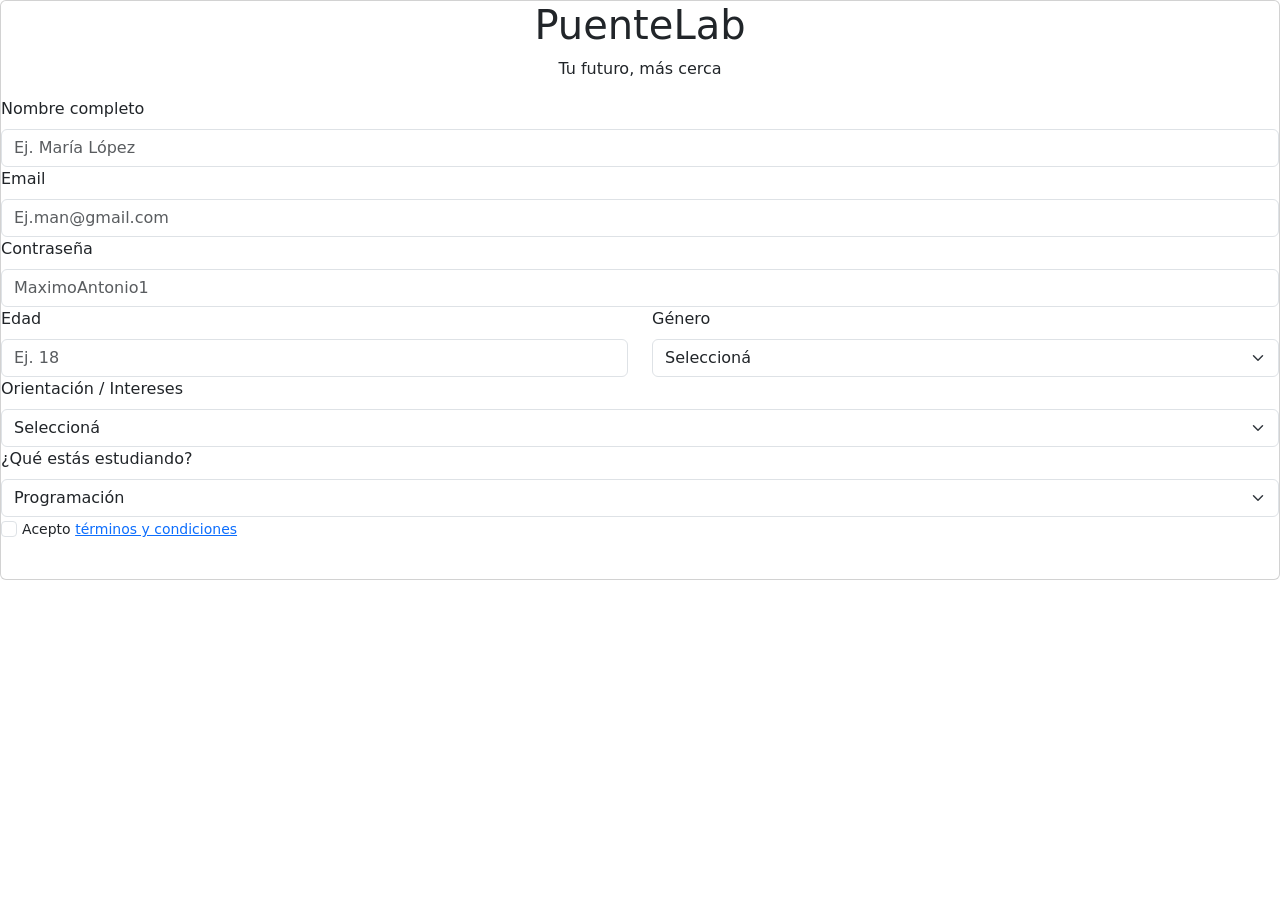
==== index.html @ 2a6ddf59 "modifico el nombre" ====
<!DOCTYPE html>
<html lang="en">
<head>
    <meta charset="UTF-8">
    <meta name="viewport" content="width=device-width, initial-scale=1.0">
    <title>Document</title>
    <link href="https://cdn.jsdelivr.net/npm/bootstrap@5.3.3/dist/css/bootstrap.min.css" rel="stylesheet">
    <link rel="stylesheet" href="style.css">
</head>
<body >

    <div class="card formulario-card">
      <div class="text-center cabecera-logo">
        <h1 class="titulo-logo">Puente<span class="logo-morado">Lab</span></h1>
        <p class="subtitulo">Tu futuro, más cerca</p>
    </div>

    <div class="campo">
        <label class="form-label">Nombre completo</label>
        <input type="text" class="form-control" placeholder="Ej. María López">
    </div>

    <div class="campo">
        <label class="form-label">Email</label>
        <input type="text" class="form-control" placeholder="Ej.man@gmail.com">
    </div>

    <div class="campo">
        <label class="form-label">Contraseña</label>
        <input type="text" class="form-control" placeholder="MaximoAntonio1">
    </div>

    <div class="row">
        <div class="col-6 campo">
          <label class="form-label">Edad</label>
          <input type="number" class="form-control" placeholder="Ej. 18">
        </div>

        <div class="col-6 campo">
            <label class="form-label">Género</label>
            <select class="form-select"><option selected>Seleccioná</option></select>
        </div>
    </div>

    <div class="campo">
        <label class="form-label">Orientación / Intereses</label>
        <select class="form-select"><option selected>Seleccioná</option></select>
    </div>

    <div class="campo">
        <label class="form-label">¿Qué estás estudiando?</label>
        <select class="form-select"><option selected>Programación</option></select>
    </div>  

    <div class="campo-check">
        <input class="form-check-input" type="checkbox" id="terms">
        <label class="form-check-label small" for="terms">Acepto <a href="#" class="link-terminos">términos y condiciones</a></label>
    </div>


    <a class="btn btn-registrar w-100 text-white" href="./seccion-inicio.html">Registrar</a>
    </form>

<script src="https://cdn.jsdelivr.net/npm/bootstrap@5.3.3/dist/js/bootstrap.bundle.min.js"></script>

</body>
</html>
---- style.css ----
.navbar-container {
  display: flex;
  justify-content: space-between;
  align-items: center;
}
.brand-logo {
  display: flex;
  align-items: center;
  gap: 8px; 
}
.brand-img {
  height: 28px;
  width: auto;
}
.brand-text {
  font-weight: bold;
  font-size: 1.15rem;
  letter-spacing: -0.5px;
}
.text-purple {
  color: #7b61ff;
}



.welcome-container {
  padding: 20px;
}

.welcome-container h1 {
  font-size: 28px;
  font-weight: bold;
  color: #212529;
}

.welcome-container p {
  font-size: 16px;
  color: #6c757d;
}


.cards-container {
  width: 100%;
  padding: 20px 15px;
}

.profile-card {
  width: 100%;
  background-color: #f3efff;
  border: none;
  border-radius: 12px;
  margin-bottom: 15px;
}

.profile-card .card-body {
  display: flex;
  justify-content: flex-start;
  align-items: center;
  padding: 12px 20px;
}

.profile-icon-box {
  background-color: #EADDFF;
  width: 72px;
  height: 72px;
  border-radius: 12px;
  display: flex;
  align-items: center;
  justify-content: center;
  flex-shrink: 0;
  box-shadow: 0 4px 12px rgba(0, 0, 0, 0.08);
}

.profile-img {
  width: 40px;
  height: 40px;
  object-fit: contain;
}

.profile-card .card-title {
  font-size: 1.25rem;
  font-weight: bold;
  color: #2b2b2b;
  text-align: left;
}

.profile-card .card-text {
  font-size: 1rem;
  color: #555555;
  text-align: left;
}

@media (max-width: 576px) {
  .cards-container {
    padding: 15px 10px;
  }

  .profile-card .card-body {
    padding: 12px;
  }

  .profile-icon-box {
    width: 60px;
    height: 60px;
  }

  .profile-img {
    width: 34px;
    height: 34px;
  }

  .profile-card .card-title {
    font-size: 1rem;
  }

  .profile-card .card-text {
    font-size: 0.85rem;
  }
}


.profile-card .card-body {
  display: flex;
  flex-direction: row;
  justify-content: flex-start !important;
  align-items: center;
  text-align: left;
  padding: 12px 24px;
}

.profile-card .profile-icon-box {
  flex-shrink: 0;
}

.profile-card .card-title,
.profile-card .card-text {
  text-align: left !important;
}

.cards-container .profile-card .card-body > div:last-child {
  flex: 0 1 auto;
}
body {
  margin: 0;
  padding: 0;
}

.cards-container {
  width: 100%;
  max-width: 100%;
  padding: 20px 10px;
  margin: 0;
}

.profile-card {
  width: 100%;
  margin-bottom: 15px;
  box-sizing: border-box;
}
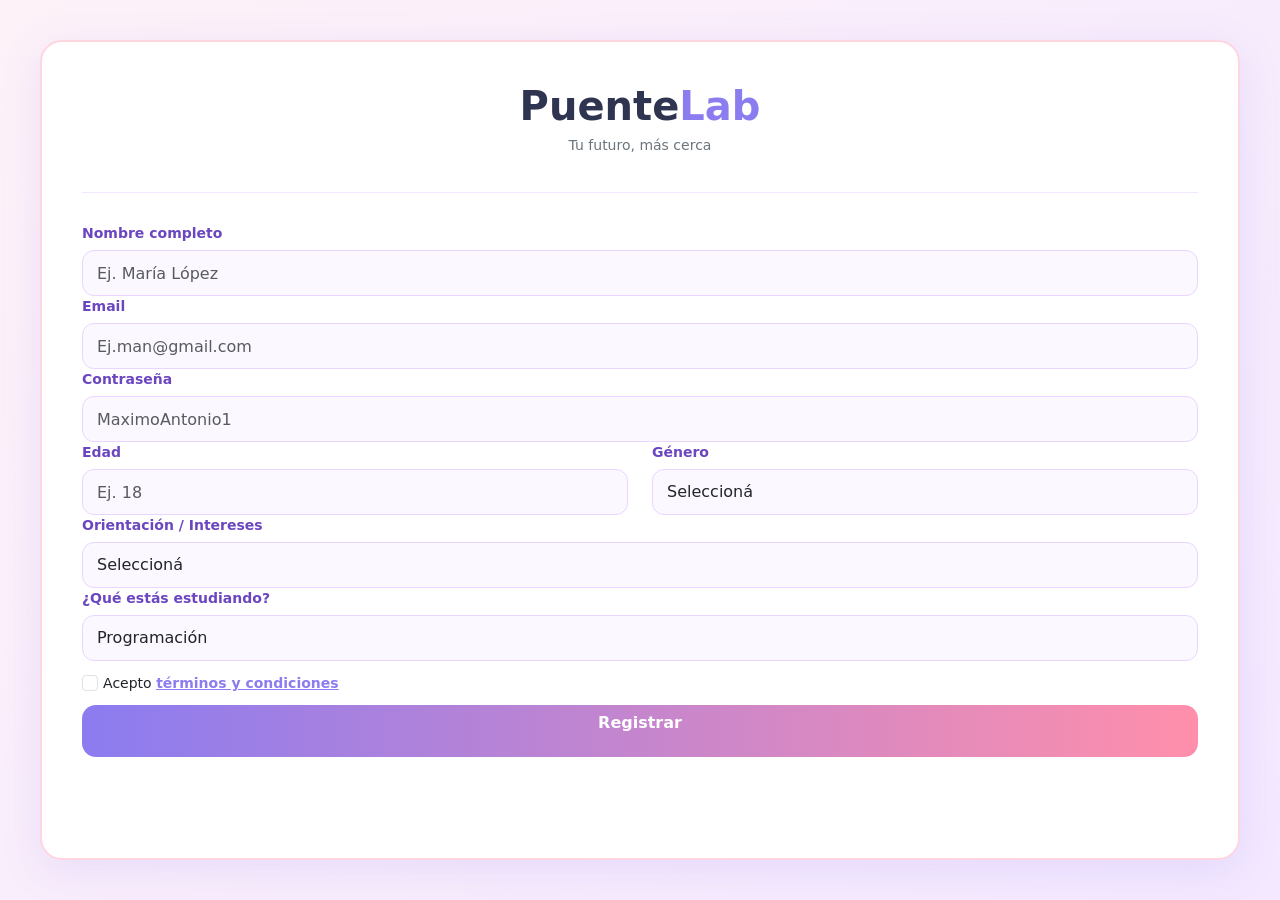
==== commit eb3974c1: "cambio todo como index" ====
--- a/index.html
+++ b/index.html
@@ -5,7 +5,7 @@
     <meta name="viewport" content="width=device-width, initial-scale=1.0">
     <title>Document</title>
     <link href="https://cdn.jsdelivr.net/npm/bootstrap@5.3.3/dist/css/bootstrap.min.css" rel="stylesheet">
-    <link rel="stylesheet" href="style.css">
+    <link rel="stylesheet" href="index.css">
 </head>
 <body >
 
--- a/index.css
+++ b/index.css
@@ -0,0 +1,112 @@
+:root{
+    --morado: #8b7cf0;
+    --morado-oscuro: #6b46c1;
+    --rosita: #ff8fab;
+    --rosita-claro: #ffd6e0;
+  }
+  
+  /* FONDO Y CENTRADO EN COMPU */
+  body{
+    background: linear-gradient(135deg, #fdf2f8 0%, #f3e8ff 100%);
+    min-height: 100vh;
+    margin: 0;
+    padding: 40px;
+    display: flex;
+    justify-content: center;
+    font-family: system-ui, -apple-system, sans-serif;
+  }
+  
+  /* CONTENEDOR ANCHO COMPU */
+  .contenedor-compu{
+    width: 100%;
+    max-width: 800px;
+  }
+  
+  .titulo-pagina{
+    color: #5a5f7a;
+    font-weight: 700;
+    font-size: 28px;
+    margin-bottom: 20px;
+  }
+  
+  /* TARJETA - BORDE Y SEPARACIÓN */
+  .formulario-card{
+    width: 100%;
+    background: white;
+    border: 2px solid var(--rosita-claro);
+    border-radius: 22px;
+    padding: 40px;
+    box-shadow: 0 10px 40px rgba(139,124,240,0.15);
+  }
+  
+  /* LOGO */
+  .cabecera-logo{
+    text-align: center;
+    margin-bottom: 30px;
+    padding-bottom: 20px;
+    border-bottom: 1px solid #f3e8ff;
+  }
+  
+  .titulo-logo{
+    color: #2f3551;
+    font-size: 40px;
+    font-weight: bold;
+    margin: 0;
+  }
+  
+  .logo-morado{ color: var(--morado); }
+  .subtitulo{ color: #6c757d; font-size: 14px; margin-top: 5px; }
+  
+  /* FORMULARIO EN 2 COLUMNAS PARA COMPU */
+  .form-grid{
+    display: grid;
+    grid-template-columns: 1fr 1fr;
+    gap: 20px;
+  }
+  
+  .col-span-2{
+    grid-column: span 2;
+  }
+  
+  .form-label{
+    color: var(--morado-oscuro);
+    font-weight: 600;
+    font-size: 14px;
+    margin-bottom: 6px;
+    display: block;
+  }
+  
+  .form-control, .form-select{
+    width: 100%;
+    height: 46px;
+    border-radius: 12px;
+    border: 1.5px solid #e9d5ff;
+    background: #fcf8ff;
+    padding: 0 14px;
+    box-sizing: border-box;
+  }
+  
+  .form-control:focus, .form-select:focus{
+    outline: none;
+    border-color: var(--morado);
+    box-shadow: 0 0 0 4px rgba(139,124,240,0.15);
+    background: white;
+  }
+  
+  .campo-check{ margin: 10px 0; }
+  .link-terminos{ color: var(--morado); font-weight: 600; }
+  
+  /* BOTON */
+  .btn-registrar{
+    background: linear-gradient(90deg, var(--morado) 0%, var(--rosita) 100%);
+    border: none;
+    height: 52px;
+    border-radius: 14px;
+    font-weight: 600;
+    color: white;
+    cursor: pointer;
+  }
+  
+  .btn-registrar:hover{
+    background: linear-gradient(90deg, #7a6ae0 0%, #ff6b9d 100%);
+  }
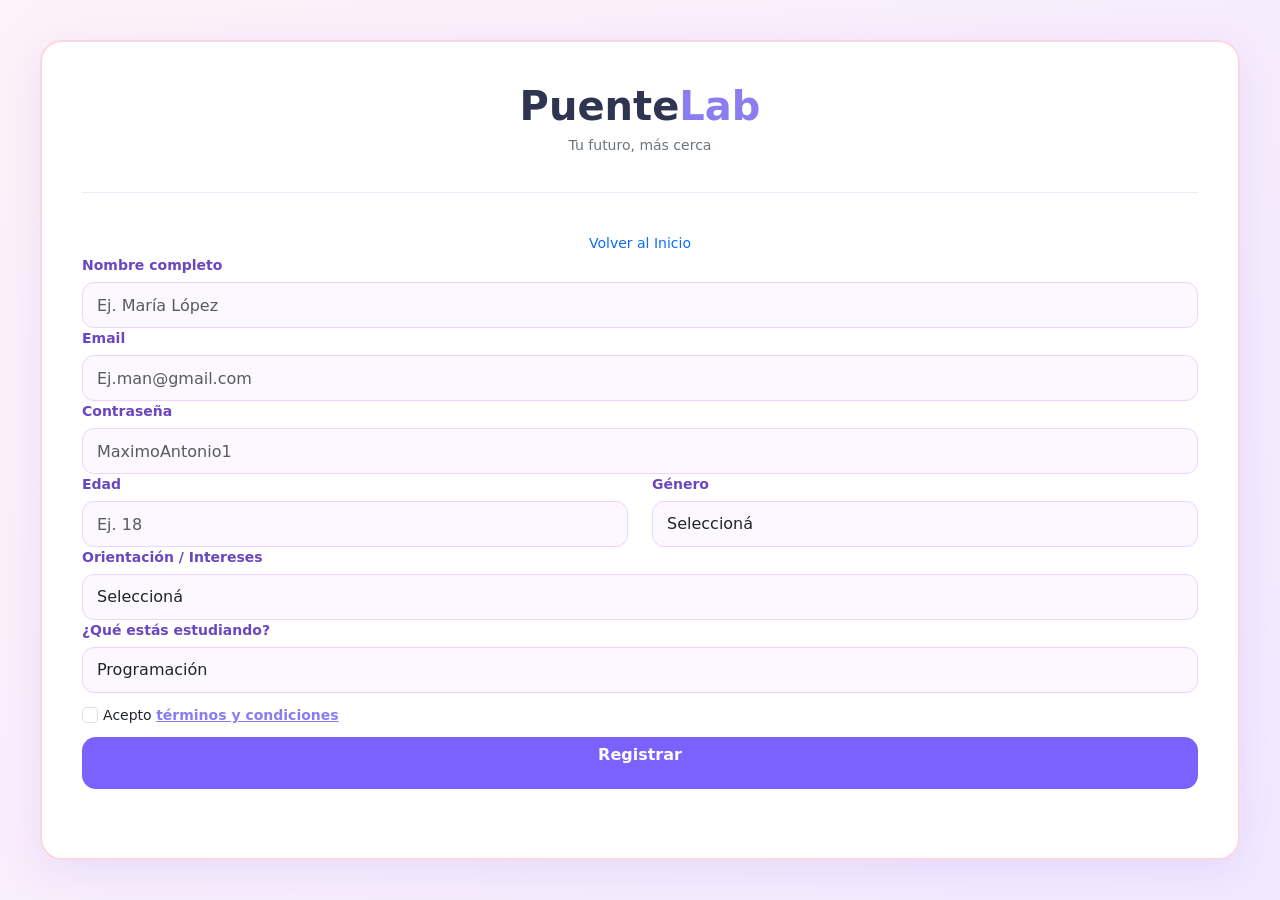
==== commit 4b3ac3a3: "Conexión de todos los archivos, edite estilos en css." ====
--- a/index.html
+++ b/index.html
@@ -14,6 +14,9 @@
         <h1 class="titulo-logo">Puente<span class="logo-morado">Lab</span></h1>
         <p class="subtitulo">Tu futuro, más cerca</p>
     </div>
+    <div class="text-center mt-2">
+    <a href="seccion-inicio.html" class="text-decoration-none small">Volver al Inicio</a>
+</div>
 
     <div class="campo">
         <label class="form-label">Nombre completo</label>
@@ -59,7 +62,7 @@
 
 
     <a class="btn btn-registrar w-100 text-white" href="./seccion-inicio.html">Registrar</a>
-    </form>
+    
 
 <script src="https://cdn.jsdelivr.net/npm/bootstrap@5.3.3/dist/js/bootstrap.bundle.min.js"></script>
 
--- a/index.css
+++ b/index.css
@@ -97,16 +97,15 @@
   .link-terminos{ color: var(--morado); font-weight: 600; }
   
   /* BOTON */
-  .btn-registrar{
-    background: linear-gradient(90deg, var(--morado) 0%, var(--rosita) 100%);
+ 
+ 
+
+.btn-registrar {
+    background-color: #7b61ff !important;
     border: none;
     height: 52px;
     border-radius: 14px;
     font-weight: 600;
     color: white;
     cursor: pointer;
-  }
-  
-  .btn-registrar:hover{
-    background: linear-gradient(90deg, #7a6ae0 0%, #ff6b9d 100%);
-  }+}
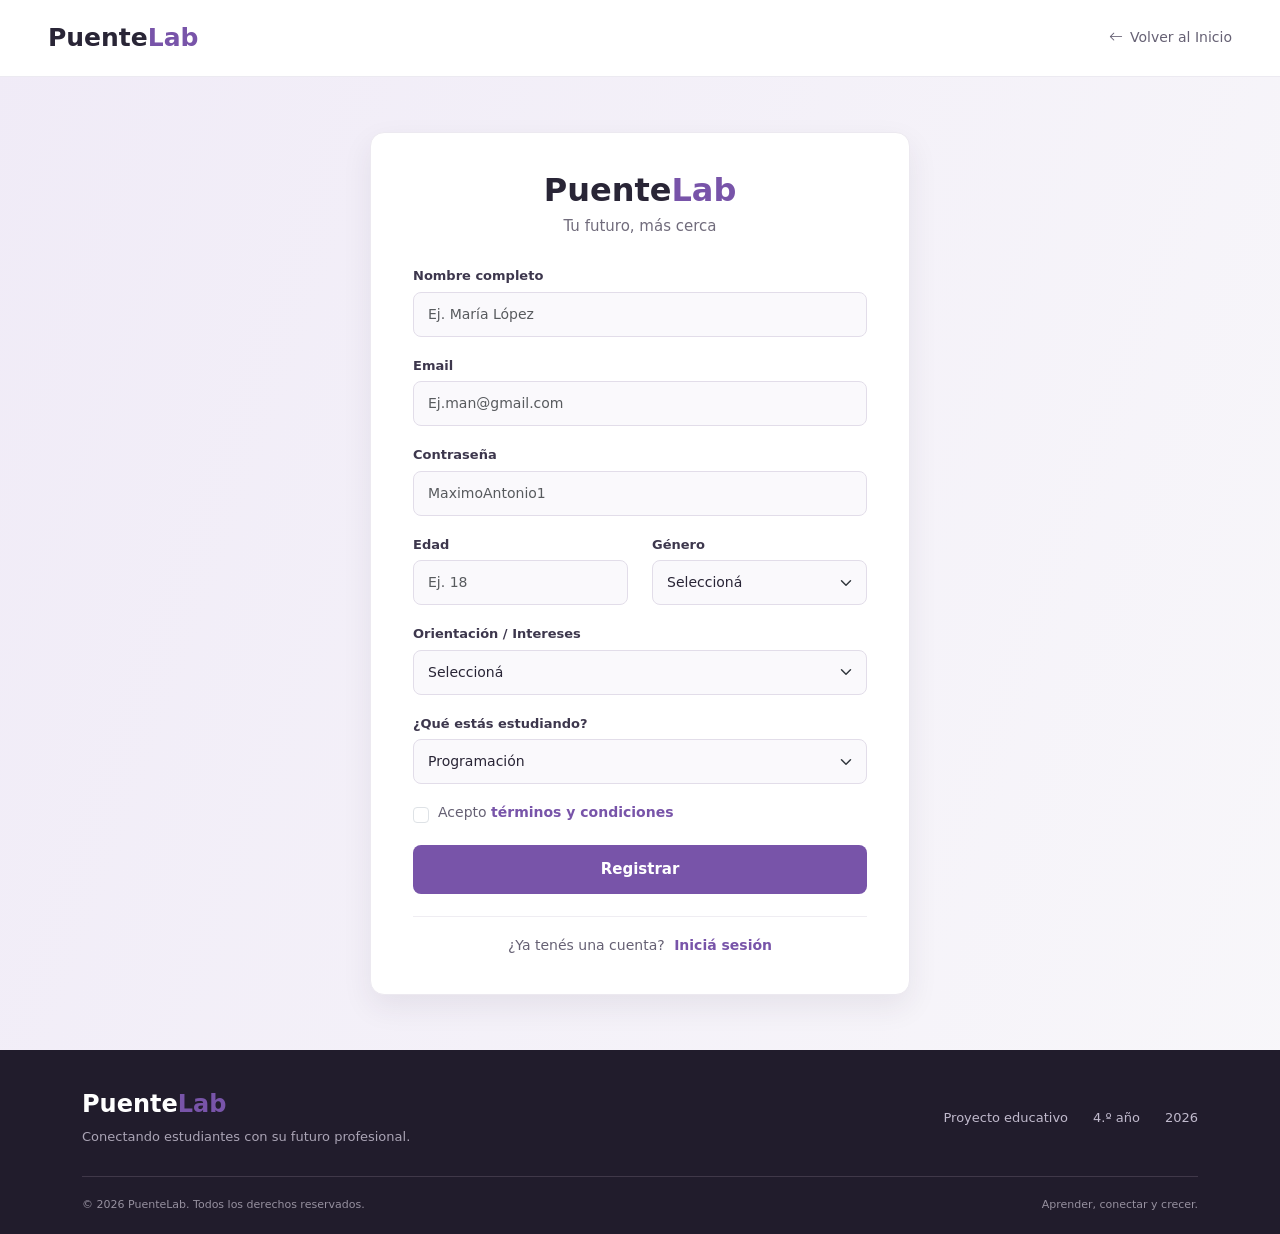
==== commit 79232ee5: "Agrego todas las secciones y actualizo las pantallas" ====
--- a/index.html
+++ b/index.html
@@ -1,70 +1,135 @@
 <!DOCTYPE html>
-<html lang="en">
+<html lang="es">
 <head>
     <meta charset="UTF-8">
     <meta name="viewport" content="width=device-width, initial-scale=1.0">
-    <title>Document</title>
+    <title>Registro | PuenteLab</title>
+
     <link href="https://cdn.jsdelivr.net/npm/bootstrap@5.3.3/dist/css/bootstrap.min.css" rel="stylesheet">
+    <link href="https://cdn.jsdelivr.net/npm/bootstrap-icons@1.11.3/font/bootstrap-icons.min.css" rel="stylesheet">
     <link rel="stylesheet" href="index.css">
 </head>
-<body >
 
+<body>
+
+<header class="navbar-auth">
+    <div class="container-fluid px-5">
+        <a href="seccion-inicio.html" class="marca-auth">
+            <span>Puente<span class="marca-morado">Lab</span></span>
+        </a>
+
+        <a href="seccion-inicio.html" class="link-volver">
+            <i class="bi bi-arrow-left"></i> Volver al Inicio
+        </a>
+    </div>
+</header>
+
+<main class="contenedor-auth">
     <div class="card formulario-card">
-      <div class="text-center cabecera-logo">
-        <h1 class="titulo-logo">Puente<span class="logo-morado">Lab</span></h1>
-        <p class="subtitulo">Tu futuro, más cerca</p>
-    </div>
-    <div class="text-center mt-2">
-    <a href="seccion-inicio.html" class="text-decoration-none small">Volver al Inicio</a>
-</div>
 
-    <div class="campo">
-        <label class="form-label">Nombre completo</label>
-        <input type="text" class="form-control" placeholder="Ej. María López">
-    </div>
-
-    <div class="campo">
-        <label class="form-label">Email</label>
-        <input type="text" class="form-control" placeholder="Ej.man@gmail.com">
-    </div>
-
-    <div class="campo">
-        <label class="form-label">Contraseña</label>
-        <input type="text" class="form-control" placeholder="MaximoAntonio1">
-    </div>
-
-    <div class="row">
-        <div class="col-6 campo">
-          <label class="form-label">Edad</label>
-          <input type="number" class="form-control" placeholder="Ej. 18">
+        <div class="text-center cabecera-logo">
+            <h1 class="titulo-logo">Puente<span class="logo-morado">Lab</span></h1>
+            <p class="subtitulo">Tu futuro, más cerca</p>
         </div>
 
-        <div class="col-6 campo">
-            <label class="form-label">Género</label>
-            <select class="form-select"><option selected>Seleccioná</option></select>
+        <form>
+            <div class="campo">
+                <label class="form-label">Nombre completo</label>
+                <input type="text" class="form-control" placeholder="Ej. María López">
+            </div>
+
+            <div class="campo">
+                <label class="form-label">Email</label>
+                <input type="email" class="form-control" placeholder="Ej.man@gmail.com">
+            </div>
+
+            <div class="campo">
+                <label class="form-label">Contraseña</label>
+                <input type="password" class="form-control" placeholder="MaximoAntonio1">
+            </div>
+
+            <div class="row">
+                <div class="col-md-6 campo">
+                    <label class="form-label">Edad</label>
+                    <input type="number" class="form-control" placeholder="Ej. 18">
+                </div>
+
+                <div class="col-md-6 campo">
+                    <label class="form-label">Género</label>
+                    <select class="form-select">
+                        <option selected>Seleccioná</option>
+                        <option value="femenino">Femenino</option>
+                        <option value="masculino">Masculino</option>
+                        <option value="otro">Otro</option>
+                        <option value="no-indica">Prefiero no decir</option>
+                    </select>
+                </div>
+            </div>
+
+            <div class="campo">
+                <label class="form-label">Orientación / Intereses</label>
+                <select class="form-select">
+                    <option selected>Seleccioná</option>
+                    <option value="programacion">Programación</option>
+                    <option value="diseno">Diseño</option>
+                    <option value="marketing">Marketing</option>
+                    <option value="negocios">Negocios</option>
+                </select>
+            </div>
+
+            <div class="campo">
+                <label class="form-label">¿Qué estás estudiando?</label>
+                <select class="form-select">
+                    <option selected>Programación</option>
+                    <option value="informatica">Informática</option>
+                    <option value="diseno-ux">Diseño UX/UI</option>
+                    <option value="marketing-digital">Marketing Digital</option>
+                    <option value="otro">Otro</option>
+                </select>
+            </div>
+
+            <div class="campo-check">
+                <input class="form-check-input" type="checkbox" id="terms">
+                <label class="form-check-label small" for="terms">
+                    Acepto <a href="#" class="link-terminos">términos y condiciones</a>
+                </label>
+            </div>
+
+            <a class="btn btn-registrar w-100 text-white" href="./seccion-inicio.html">
+                Registrar
+            </a>
+        </form>
+
+        <div class="cambio-auth">
+            <span>¿Ya tenés una cuenta?</span>
+            <a href="login.html">Iniciá sesión</a>
+        </div>
+
+    </div>
+</main>
+
+<footer class="footer-auth">
+    <div class="container">
+        <div class="footer-contenido">
+            <div>
+                <h3>Puente<span>Lab</span></h3>
+                <p>Conectando estudiantes con su futuro profesional.</p>
+            </div>
+
+            <div class="footer-datos">
+                <span>Proyecto educativo</span>
+                <span>4.º año</span>
+                <span>2026</span>
+            </div>
+        </div>
+
+        <div class="footer-final">
+            <span>© 2026 PuenteLab. Todos los derechos reservados.</span>
+            <span>Aprender, conectar y crecer.</span>
         </div>
     </div>
-
-    <div class="campo">
-        <label class="form-label">Orientación / Intereses</label>
-        <select class="form-select"><option selected>Seleccioná</option></select>
-    </div>
-
-    <div class="campo">
-        <label class="form-label">¿Qué estás estudiando?</label>
-        <select class="form-select"><option selected>Programación</option></select>
-    </div>  
-
-    <div class="campo-check">
-        <input class="form-check-input" type="checkbox" id="terms">
-        <label class="form-check-label small" for="terms">Acepto <a href="#" class="link-terminos">términos y condiciones</a></label>
-    </div>
-
-
-    <a class="btn btn-registrar w-100 text-white" href="./seccion-inicio.html">Registrar</a>
-    
+</footer>
 
 <script src="https://cdn.jsdelivr.net/npm/bootstrap@5.3.3/dist/js/bootstrap.bundle.min.js"></script>
-
 </body>
 </html>
--- a/index.css
+++ b/index.css
@@ -1,111 +1,260 @@
-:root{
-    --morado: #8b7cf0;
-    --morado-oscuro: #6b46c1;
-    --rosita: #ff8fab;
-    --rosita-claro: #ffd6e0;
-  }
-  
-  /* FONDO Y CENTRADO EN COMPU */
-  body{
-    background: linear-gradient(135deg, #fdf2f8 0%, #f3e8ff 100%);
+* {
+    box-sizing: border-box;
+}
+
+body {
+    margin: 0;
+    background: linear-gradient(110deg, #f0ebf7, #f8f7fa);
+    color: #292536;
     min-height: 100vh;
+    display: flex;
+    flex-direction: column;
+}
+
+/* Barra superior */
+.navbar-auth {
+    background: #ffffff;
+    border-bottom: 1px solid #eceaf1;
+    padding: 19px 0;
+}
+
+.navbar-auth .container-fluid {
+    display: flex;
+    align-items: center;
+    justify-content: space-between;
+}
+
+.marca-auth {
+    font-size: 25px;
+    font-weight: 750;
+    color: #292536;
+    text-decoration: none;
+}
+
+.marca-morado,
+.logo-morado,
+.footer-contenido h3 span {
+    color: #7854a9;
+}
+
+.link-volver {
+    color: #666174;
+    text-decoration: none;
+    font-size: 14px;
+    font-weight: 500;
+    display: inline-flex;
+    align-items: center;
+    gap: 7px;
+    transition: 0.2s;
+}
+
+.link-volver:hover {
+    color: #7854a9;
+}
+
+/* Contenedor centrado */
+.contenedor-auth {
+    flex: 1;
+    display: flex;
+    align-items: center;
+    justify-content: center;
+    padding: 55px 20px;
+}
+
+.formulario-card {
+    width: 100%;
+    max-width: 540px;
+    background: #ffffff;
+    border: 1px solid #ece9f0;
+    border-radius: 14px;
+    padding: 38px 42px;
+    box-shadow: 0 12px 30px rgba(48, 35, 70, 0.08);
+}
+
+.formulario-login {
+    max-width: 450px;
+}
+
+.cabecera-logo {
+    margin-bottom: 26px;
+}
+
+.titulo-logo {
+    font-size: 32px;
+    font-weight: 750;
+    color: #292536;
+    margin: 0 0 6px;
+}
+
+.subtitulo {
+    color: #716c7c;
+    font-size: 15px;
     margin: 0;
-    padding: 40px;
-    display: flex;
-    justify-content: center;
-    font-family: system-ui, -apple-system, sans-serif;
-  }
-  
-  /* CONTENEDOR ANCHO COMPU */
-  .contenedor-compu{
-    width: 100%;
-    max-width: 800px;
-  }
-  
-  .titulo-pagina{
-    color: #5a5f7a;
+}
+
+/* Campos del formulario */
+.campo {
+    margin-bottom: 16px;
+}
+
+.form-label {
+    font-size: 13px;
+    font-weight: 600;
+    color: #3d374d;
+    margin-bottom: 6px;
+}
+
+.form-control,
+.form-select {
+    border: 1px solid #e2dde9;
+    border-radius: 8px;
+    padding: 11px 14px;
+    font-size: 14px;
+    color: #292536;
+    background-color: #faf9fc;
+    transition: 0.2s;
+}
+
+.form-control:focus,
+.form-select:focus {
+    background-color: #ffffff;
+    border-color: #7854a9;
+    box-shadow: 0 0 0 3px rgba(120, 84, 169, 0.14);
+}
+
+.campo-check {
+    display: flex;
+    align-items: center;
+    gap: 9px;
+    margin: 18px 0 22px;
+    color: #666174;
+}
+
+.opciones-login {
+    display: flex;
+    align-items: center;
+    justify-content: space-between;
+    gap: 10px;
+    margin: 16px 0 24px;
+    color: #666174;
+}
+
+.form-check-input:checked {
+    background-color: #7854a9;
+    border-color: #7854a9;
+}
+
+.link-terminos {
+    color: #7854a9;
+    font-weight: 600;
+    text-decoration: none;
+}
+
+.link-terminos:hover {
+    color: #503475;
+    text-decoration: underline;
+}
+
+/* Botón principal */
+.btn-registrar {
+    background: #7854a9;
+    border: none;
+    border-radius: 8px;
+    padding: 13px 20px;
+    font-size: 15px;
+    font-weight: 600;
+    transition: 0.2s;
+}
+
+.btn-registrar:hover {
+    background: #604187;
+    transform: translateY(-2px);
+}
+
+/* Enlace inferior para alternar entre Registro y Login */
+.cambio-auth {
+    margin-top: 22px;
+    padding-top: 18px;
+    border-top: 1px solid #efedf2;
+    text-align: center;
+    font-size: 14px;
+    color: #666174;
+}
+
+.cambio-auth a {
+    color: #7854a9;
     font-weight: 700;
-    font-size: 28px;
-    margin-bottom: 20px;
-  }
-  
-  /* TARJETA - BORDE Y SEPARACIÓN */
-  .formulario-card{
-    width: 100%;
-    background: white;
-    border: 2px solid var(--rosita-claro);
-    border-radius: 22px;
-    padding: 40px;
-    box-shadow: 0 10px 40px rgba(139,124,240,0.15);
-  }
-  
-  /* LOGO */
-  .cabecera-logo{
-    text-align: center;
-    margin-bottom: 30px;
-    padding-bottom: 20px;
-    border-bottom: 1px solid #f3e8ff;
-  }
-  
-  .titulo-logo{
-    color: #2f3551;
-    font-size: 40px;
-    font-weight: bold;
+    text-decoration: none;
+    margin-left: 5px;
+}
+
+.cambio-auth a:hover {
+    color: #503475;
+    text-decoration: underline;
+}
+
+/* Pie de página */
+.footer-auth {
+    background: #211c2c;
+    color: white;
+    padding: 40px 0 20px;
+}
+
+.footer-contenido {
+    display: flex;
+    justify-content: space-between;
+    align-items: center;
+    padding-bottom: 30px;
+}
+
+.footer-contenido h3 {
+    font-size: 24px;
+    font-weight: 750;
+}
+
+.footer-contenido p {
+    color: #aaa4b5;
+    font-size: 13px;
     margin: 0;
-  }
-  
-  .logo-morado{ color: var(--morado); }
-  .subtitulo{ color: #6c757d; font-size: 14px; margin-top: 5px; }
-  
-  /* FORMULARIO EN 2 COLUMNAS PARA COMPU */
-  .form-grid{
-    display: grid;
-    grid-template-columns: 1fr 1fr;
-    gap: 20px;
-  }
-  
-  .col-span-2{
-    grid-column: span 2;
-  }
-  
-  .form-label{
-    color: var(--morado-oscuro);
-    font-weight: 600;
-    font-size: 14px;
-    margin-bottom: 6px;
-    display: block;
-  }
-  
-  .form-control, .form-select{
-    width: 100%;
-    height: 46px;
-    border-radius: 12px;
-    border: 1.5px solid #e9d5ff;
-    background: #fcf8ff;
-    padding: 0 14px;
-    box-sizing: border-box;
-  }
-  
-  .form-control:focus, .form-select:focus{
-    outline: none;
-    border-color: var(--morado);
-    box-shadow: 0 0 0 4px rgba(139,124,240,0.15);
-    background: white;
-  }
-  
-  .campo-check{ margin: 10px 0; }
-  .link-terminos{ color: var(--morado); font-weight: 600; }
-  
-  /* BOTON */
- 
- 
-
-.btn-registrar {
-    background-color: #7b61ff !important;
-    border: none;
-    height: 52px;
-    border-radius: 14px;
-    font-weight: 600;
-    color: white;
-    cursor: pointer;
+}
+
+.footer-datos {
+    display: flex;
+    gap: 25px;
+    color: #c1bacd;
+    font-size: 13px;
+}
+
+.footer-final {
+    border-top: 1px solid #403849;
+    padding-top: 20px;
+    display: flex;
+    justify-content: space-between;
+    gap: 15px;
+    color: #96909f;
+    font-size: 11px;
+}
+
+/* Responsive */
+@media (max-width: 768px) {
+    .navbar-auth .container-fluid {
+        padding-left: 20px !important;
+        padding-right: 20px !important;
+    }
+
+    .formulario-card {
+        padding: 28px 22px;
+    }
+
+    .footer-contenido,
+    .footer-final {
+        flex-direction: column;
+        align-items: flex-start;
+        gap: 20px;
+    }
+
+    .footer-datos {
+        flex-wrap: wrap;
+        gap: 15px;
+    }
 }
